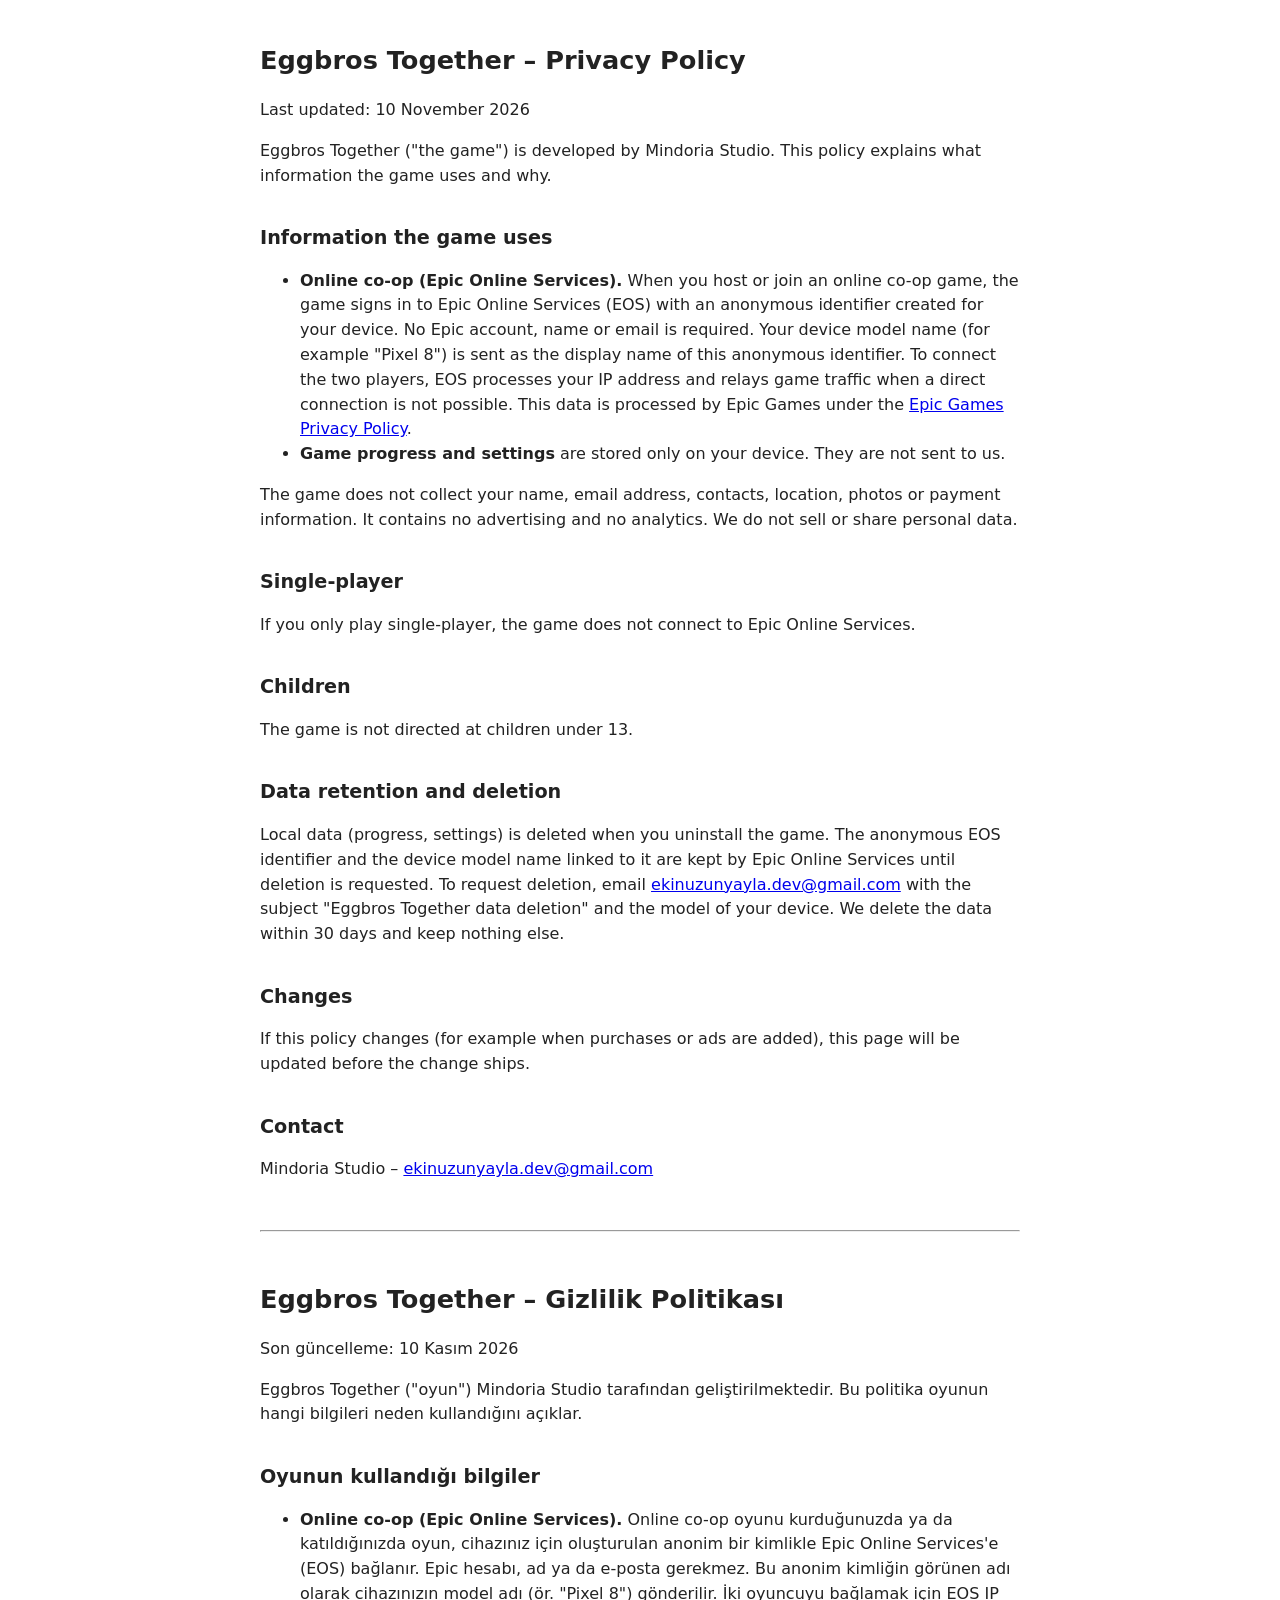
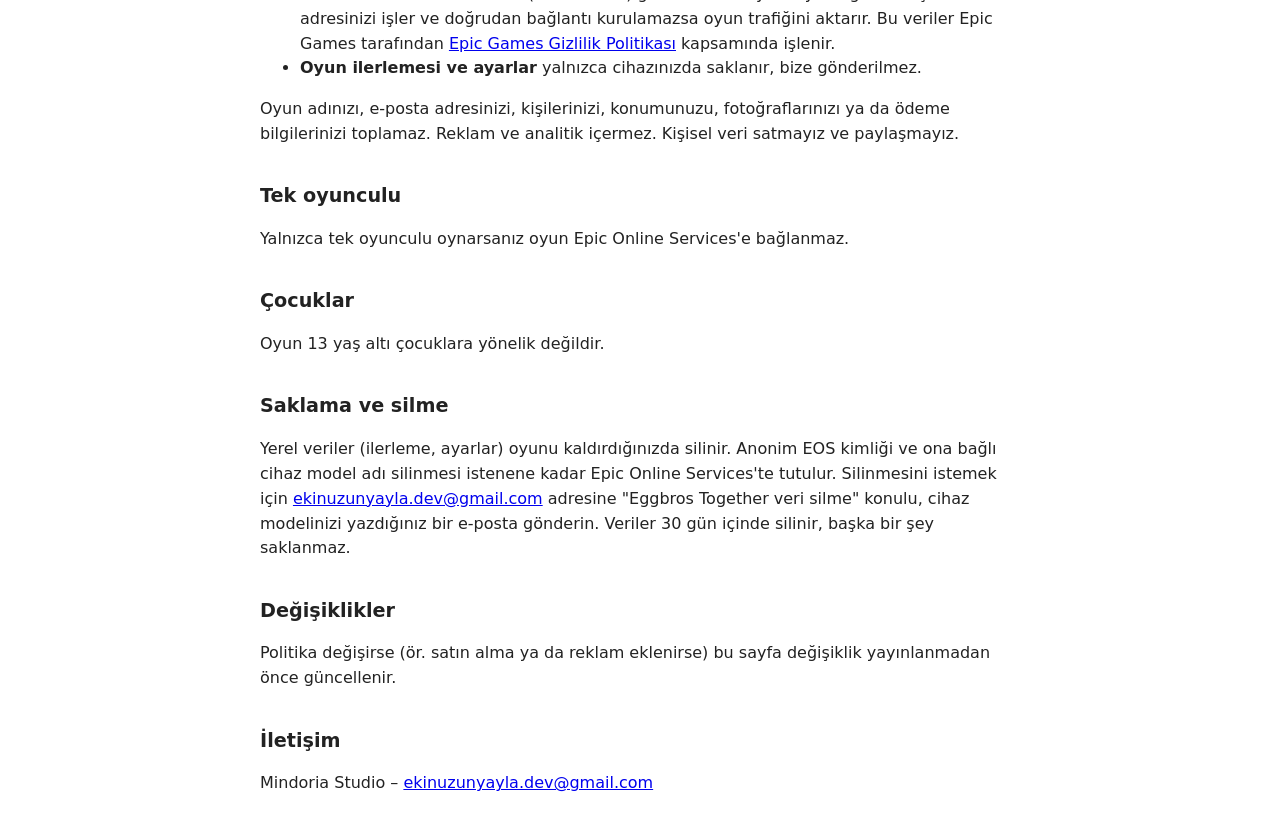
==== privacy/index.html @ ec56e24c "Add files via upload" ====
<!doctype html>
<html lang="en">
<head>
<meta charset="utf-8">
<meta name="viewport" content="width=device-width, initial-scale=1">
<title>Eggbros Together – Privacy Policy</title>
<style>
body{font-family:system-ui,-apple-system,Segoe UI,Roboto,sans-serif;max-width:760px;margin:0 auto;padding:24px 16px;line-height:1.55;color:#222;background:#fff}
h1{font-size:1.6em}h2{font-size:1.2em;margin-top:1.8em}hr{margin:3em 0}
</style>
</head>
<body>
<h1>Eggbros Together – Privacy Policy</h1>
<p>Last updated: 10 November 2026</p>
<p>Eggbros Together ("the game") is developed by Mindoria Studio. This policy explains what information the game uses and why.</p>

<h2>Information the game uses</h2>
<ul>
<li><b>Online co-op (Epic Online Services).</b> When you host or join an online co-op game, the game signs in to Epic Online Services (EOS) with an anonymous identifier created for your device. No Epic account, name or email is required. Your device model name (for example "Pixel 8") is sent as the display name of this anonymous identifier. To connect the two players, EOS processes your IP address and relays game traffic when a direct connection is not possible. This data is processed by Epic Games under the <a href="https://www.epicgames.com/site/privacypolicy">Epic Games Privacy Policy</a>.</li>
<li><b>Game progress and settings</b> are stored only on your device. They are not sent to us.</li>
</ul>
<p>The game does not collect your name, email address, contacts, location, photos or payment information. It contains no advertising and no analytics. We do not sell or share personal data.</p>

<h2>Single-player</h2>
<p>If you only play single-player, the game does not connect to Epic Online Services.</p>

<h2>Children</h2>
<p>The game is not directed at children under 13.</p>

<h2 id="delete">Data retention and deletion</h2>
<p>Local data (progress, settings) is deleted when you uninstall the game. The anonymous EOS identifier and the device model name linked to it are kept by Epic Online Services until deletion is requested. To request deletion, email <a href="mailto:ekinuzunyayla.dev@gmail.com?subject=Eggbros%20Together%20data%20deletion">ekinuzunyayla.dev@gmail.com</a> with the subject "Eggbros Together data deletion" and the model of your device. We delete the data within 30 days and keep nothing else.</p>

<h2>Changes</h2>
<p>If this policy changes (for example when purchases or ads are added), this page will be updated before the change ships.</p>

<h2>Contact</h2>
<p>Mindoria Studio – <a href="mailto:ekinuzunyayla.dev@gmail.com">ekinuzunyayla.dev@gmail.com</a></p>

<hr>

<h1>Eggbros Together – Gizlilik Politikası</h1>
<p>Son güncelleme: 10 Kasım 2026</p>
<p>Eggbros Together ("oyun") Mindoria Studio tarafından geliştirilmektedir. Bu politika oyunun hangi bilgileri neden kullandığını açıklar.</p>

<h2>Oyunun kullandığı bilgiler</h2>
<ul>
<li><b>Online co-op (Epic Online Services).</b> Online co-op oyunu kurduğunuzda ya da katıldığınızda oyun, cihazınız için oluşturulan anonim bir kimlikle Epic Online Services'e (EOS) bağlanır. Epic hesabı, ad ya da e-posta gerekmez. Bu anonim kimliğin görünen adı olarak cihazınızın model adı (ör. "Pixel 8") gönderilir. İki oyuncuyu bağlamak için EOS IP adresinizi işler ve doğrudan bağlantı kurulamazsa oyun trafiğini aktarır. Bu veriler Epic Games tarafından <a href="https://www.epicgames.com/site/privacypolicy">Epic Games Gizlilik Politikası</a> kapsamında işlenir.</li>
<li><b>Oyun ilerlemesi ve ayarlar</b> yalnızca cihazınızda saklanır, bize gönderilmez.</li>
</ul>
<p>Oyun adınızı, e-posta adresinizi, kişilerinizi, konumunuzu, fotoğraflarınızı ya da ödeme bilgilerinizi toplamaz. Reklam ve analitik içermez. Kişisel veri satmayız ve paylaşmayız.</p>

<h2>Tek oyunculu</h2>
<p>Yalnızca tek oyunculu oynarsanız oyun Epic Online Services'e bağlanmaz.</p>

<h2>Çocuklar</h2>
<p>Oyun 13 yaş altı çocuklara yönelik değildir.</p>

<h2 id="silme">Saklama ve silme</h2>
<p>Yerel veriler (ilerleme, ayarlar) oyunu kaldırdığınızda silinir. Anonim EOS kimliği ve ona bağlı cihaz model adı silinmesi istenene kadar Epic Online Services'te tutulur. Silinmesini istemek için <a href="mailto:ekinuzunyayla.dev@gmail.com?subject=Eggbros%20Together%20veri%20silme">ekinuzunyayla.dev@gmail.com</a> adresine "Eggbros Together veri silme" konulu, cihaz modelinizi yazdığınız bir e-posta gönderin. Veriler 30 gün içinde silinir, başka bir şey saklanmaz.</p>

<h2>Değişiklikler</h2>
<p>Politika değişirse (ör. satın alma ya da reklam eklenirse) bu sayfa değişiklik yayınlanmadan önce güncellenir.</p>

<h2>İletişim</h2>
<p>Mindoria Studio – <a href="mailto:ekinuzunyayla.dev@gmail.com">ekinuzunyayla.dev@gmail.com</a></p>
</body>
</html>
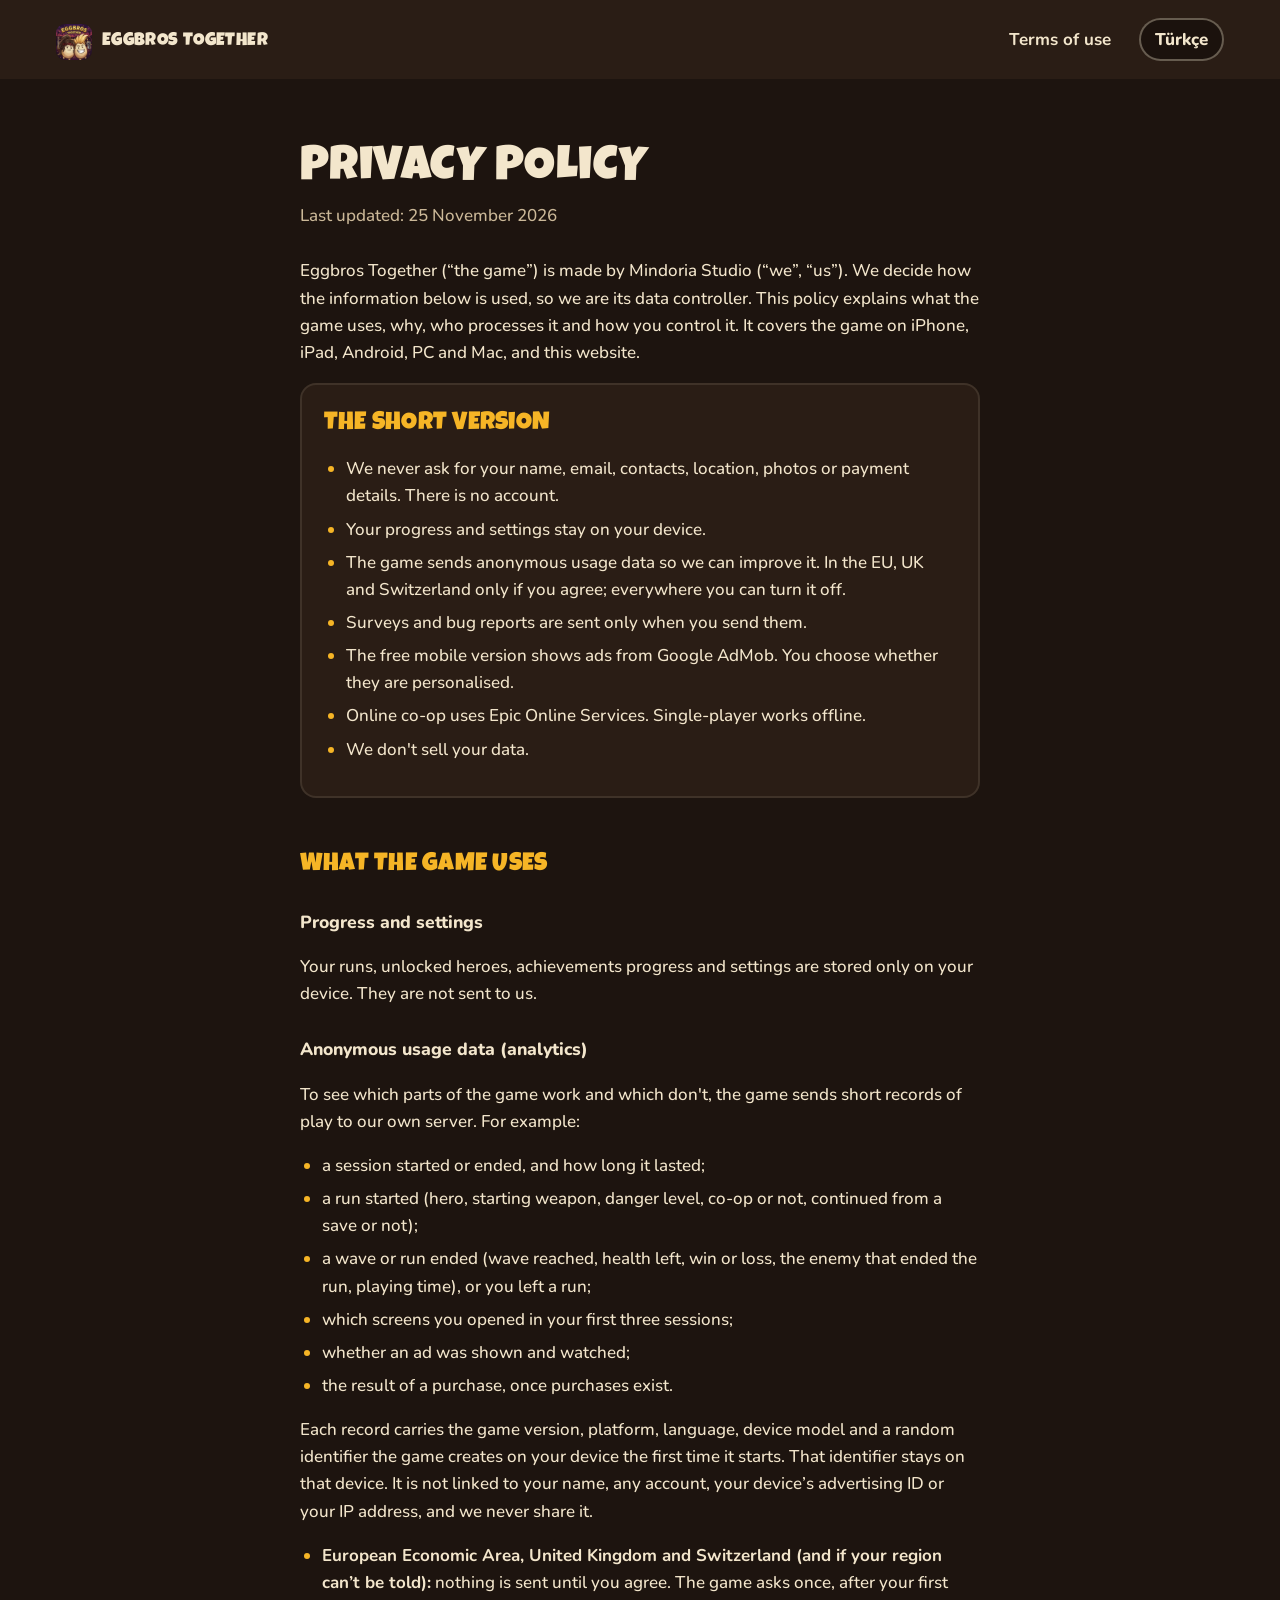
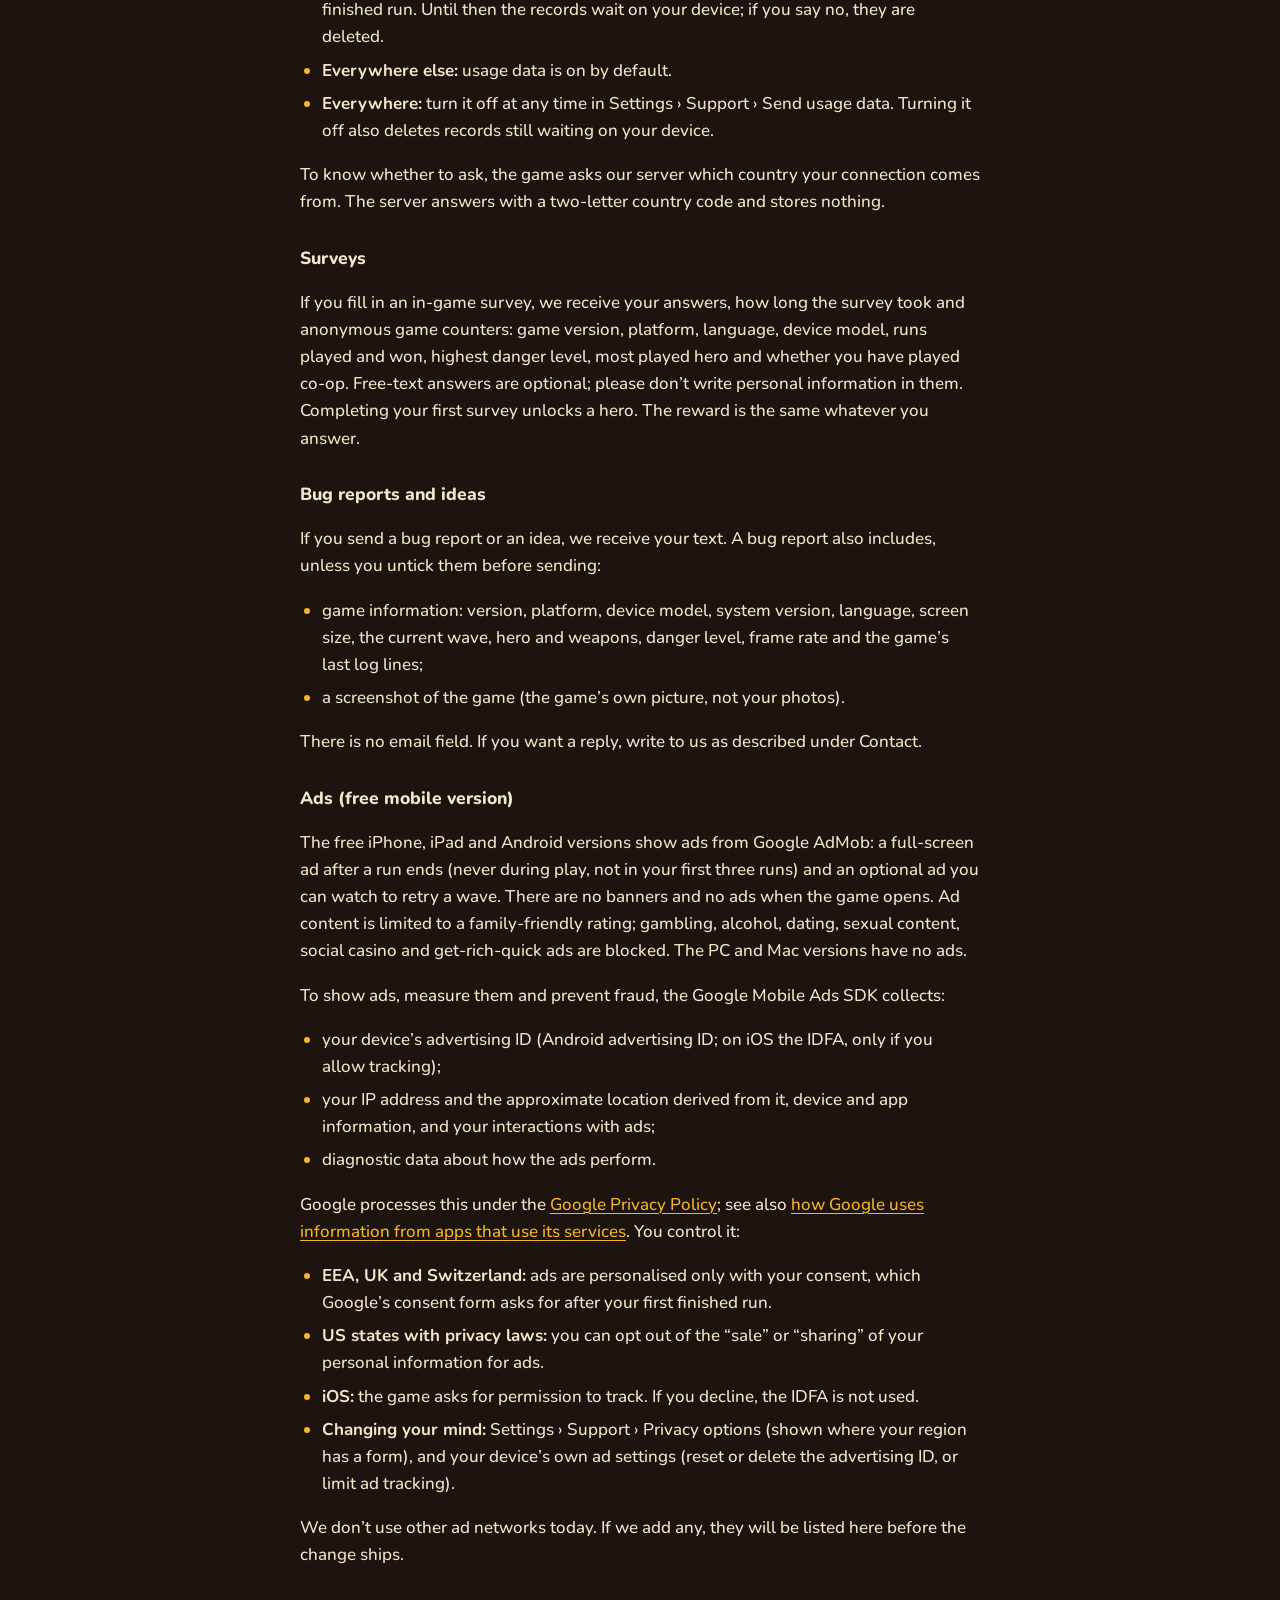
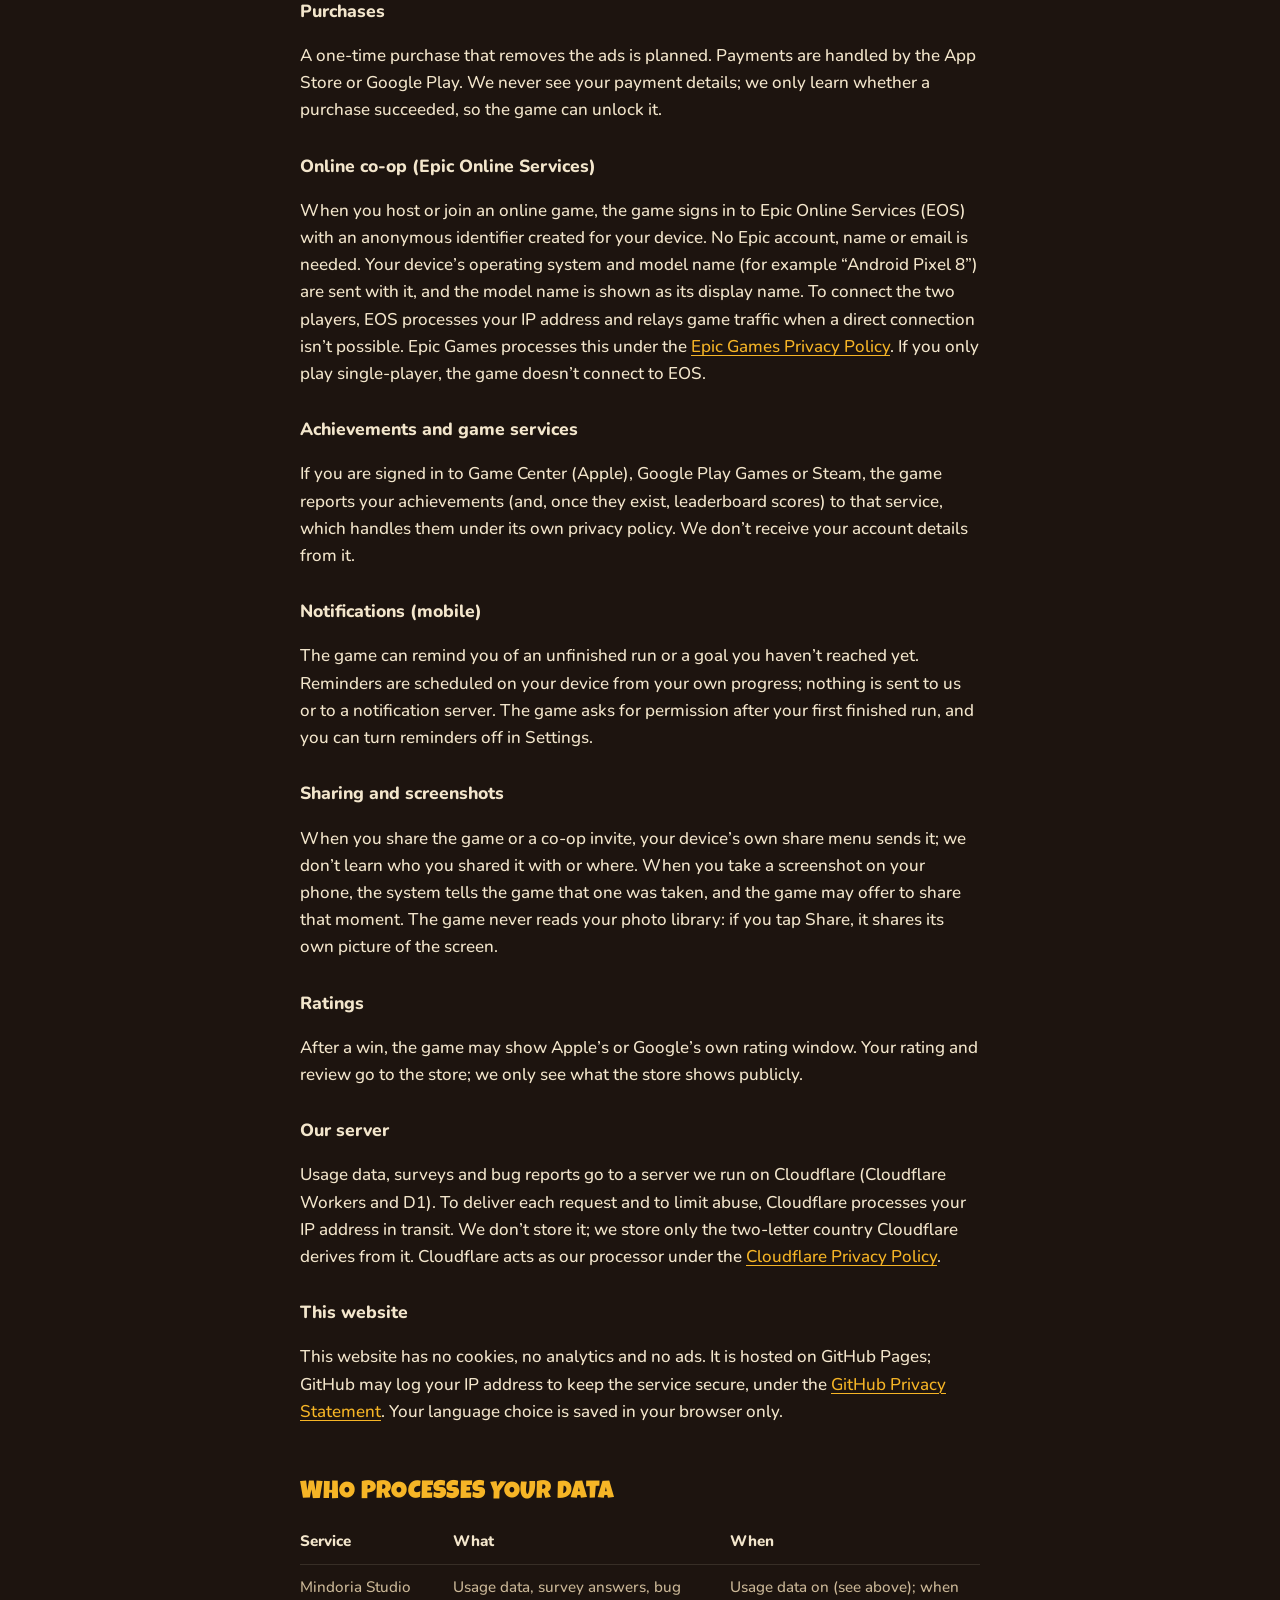
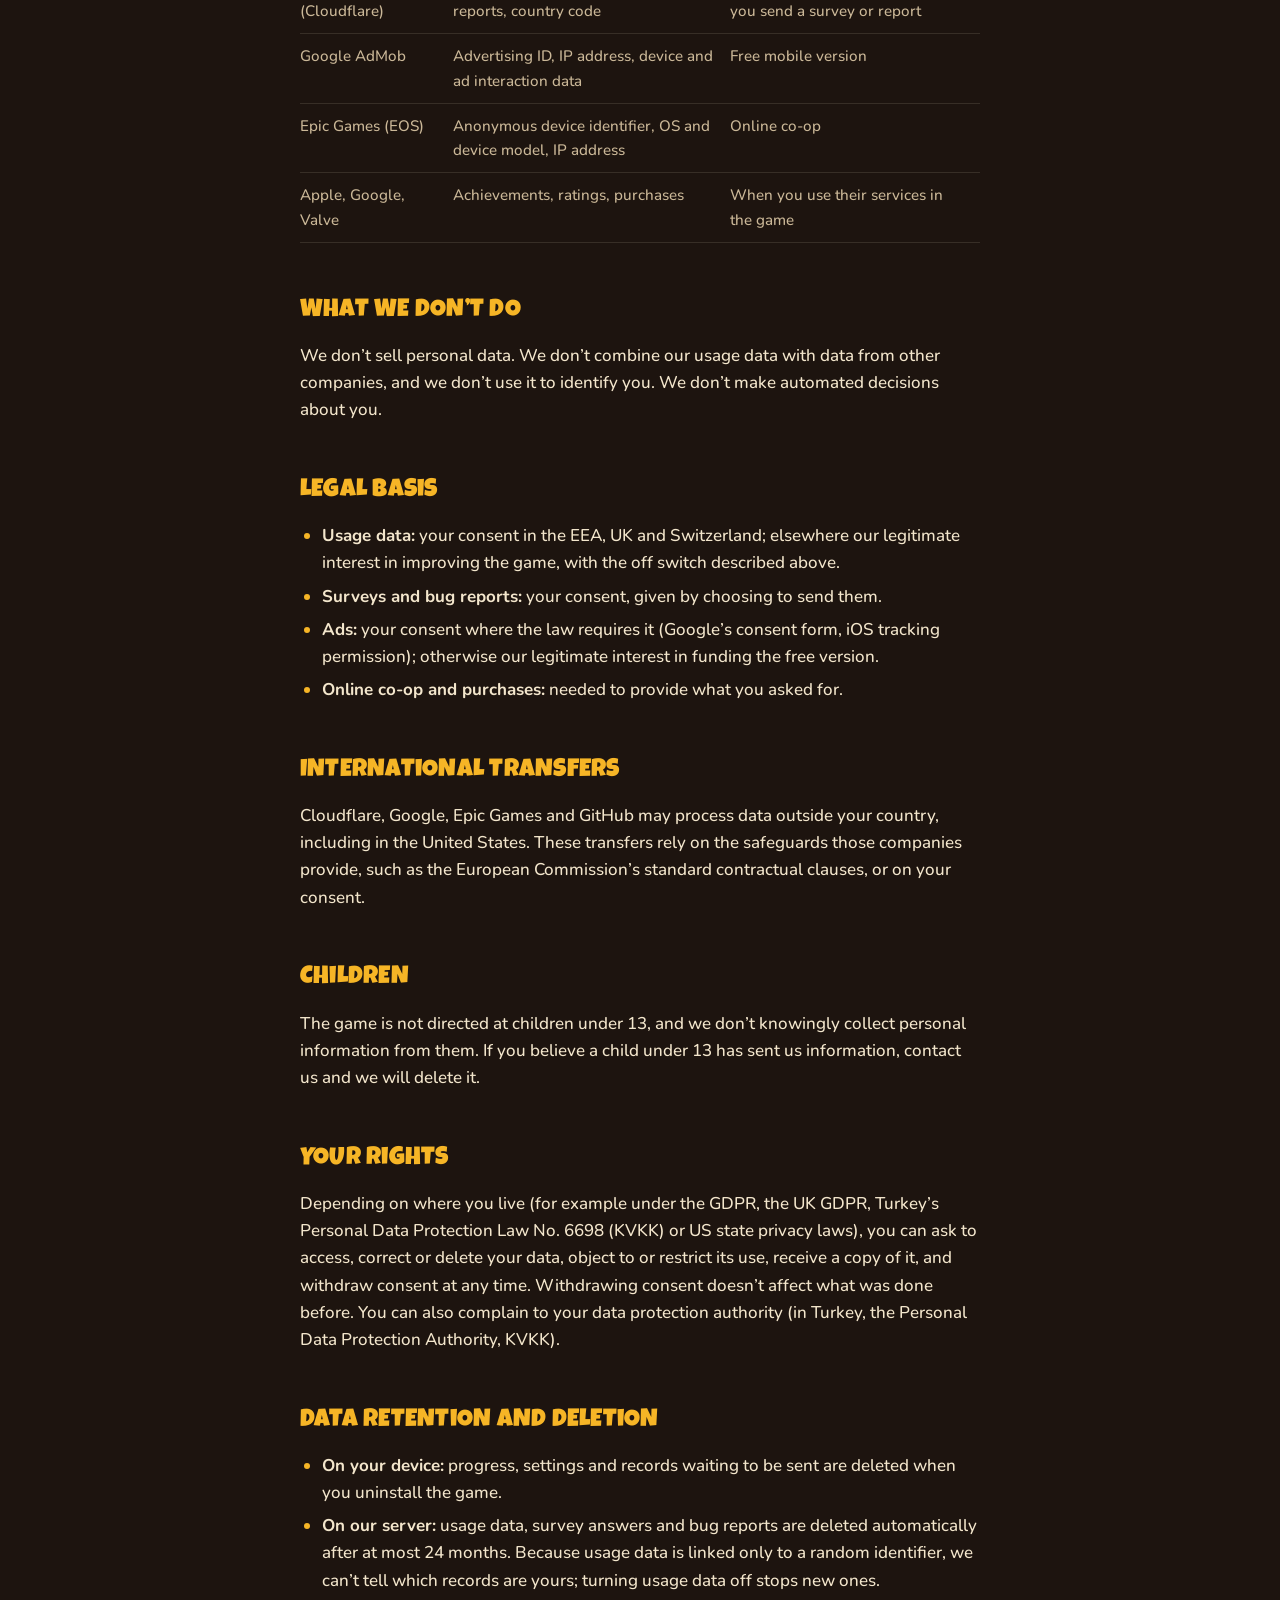
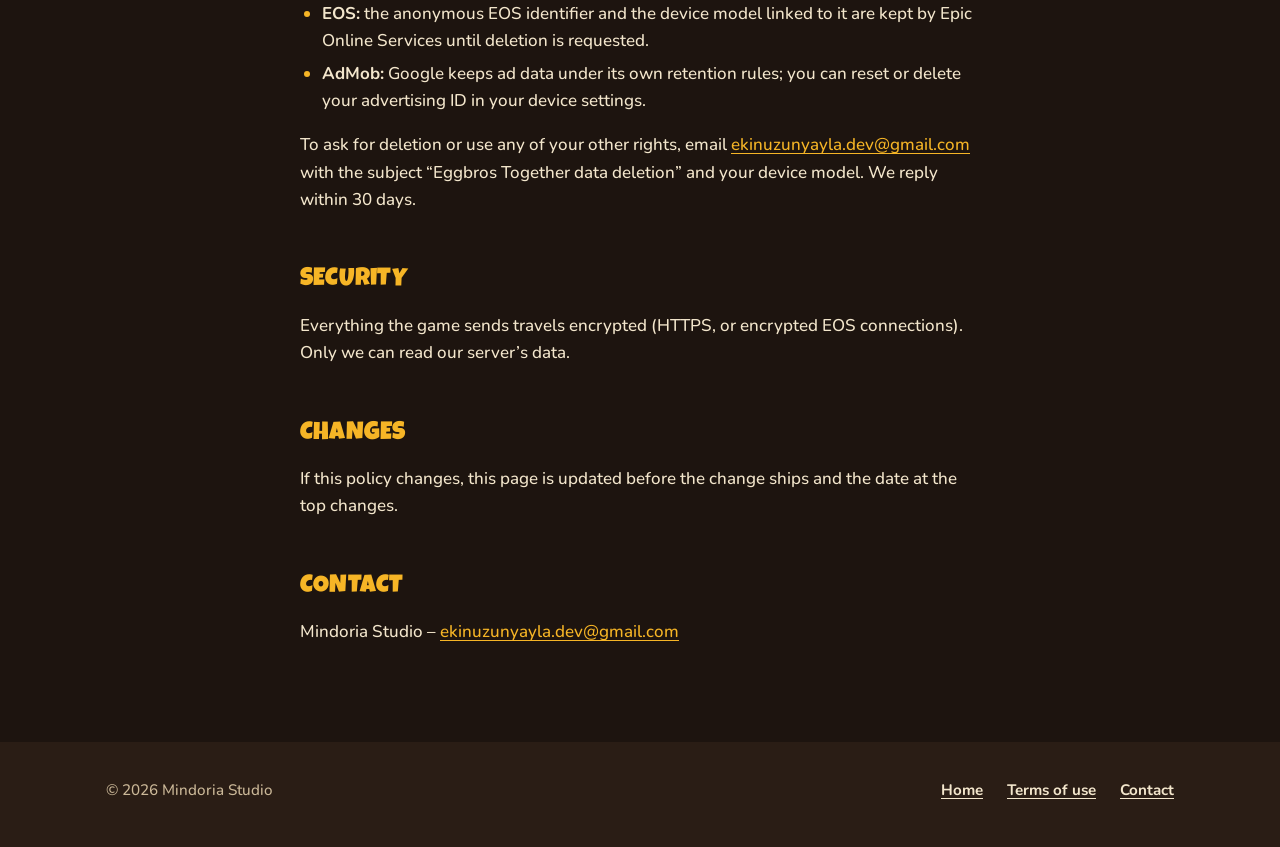
==== commit ce7f0c84: "Add files via upload" ====
--- a/privacy/index.html
+++ b/privacy/index.html
@@ -3,65 +3,324 @@
 <head>
 <meta charset="utf-8">
 <meta name="viewport" content="width=device-width, initial-scale=1">
-<title>Eggbros Together – Privacy Policy</title>
-<style>
-body{font-family:system-ui,-apple-system,Segoe UI,Roboto,sans-serif;max-width:760px;margin:0 auto;padding:24px 16px;line-height:1.55;color:#222;background:#fff}
-h1{font-size:1.6em}h2{font-size:1.2em;margin-top:1.8em}hr{margin:3em 0}
-</style>
+<title>Privacy policy – Eggbros Together</title>
+<meta name="title-en" content="Privacy policy – Eggbros Together">
+<meta name="title-tr" content="Gizlilik politikası – Eggbros Together">
+<meta name="description" content="What information Eggbros Together uses, why, who processes it and how you control it.">
+<meta name="theme-color" content="#2a1d15">
+<link rel="icon" type="image/png" href="../assets/img/favicon.png">
+<link rel="stylesheet" href="../assets/site.css">
+<script src="../assets/lang.js"></script>
 </head>
 <body>
-<h1>Eggbros Together – Privacy Policy</h1>
-<p>Last updated: 10 November 2026</p>
-<p>Eggbros Together ("the game") is developed by Mindoria Studio. This policy explains what information the game uses and why.</p>
-
-<h2>Information the game uses</h2>
-<ul>
-<li><b>Online co-op (Epic Online Services).</b> When you host or join an online co-op game, the game signs in to Epic Online Services (EOS) with an anonymous identifier created for your device. No Epic account, name or email is required. Your device model name (for example "Pixel 8") is sent as the display name of this anonymous identifier. To connect the two players, EOS processes your IP address and relays game traffic when a direct connection is not possible. This data is processed by Epic Games under the <a href="https://www.epicgames.com/site/privacypolicy">Epic Games Privacy Policy</a>.</li>
-<li><b>Game progress and settings</b> are stored only on your device. They are not sent to us.</li>
-</ul>
-<p>The game does not collect your name, email address, contacts, location, photos or payment information. It contains no advertising and no analytics. We do not sell or share personal data.</p>
-
-<h2>Single-player</h2>
-<p>If you only play single-player, the game does not connect to Epic Online Services.</p>
+<a class="skip" href="#main"><span lang="en">Skip to content</span><span lang="tr">İçeriğe geç</span></a>
+<header class="bar bar--solid">
+	<a class="bar__home" href="../"><img src="../assets/img/icon-180.png" alt="" width="36" height="36">Eggbros Together</a>
+	<nav>
+		<a class="hide-sm" href="../terms/"><span lang="en">Terms of use</span><span lang="tr">Kullanım koşulları</span></a>
+		<button class="lang" type="button" data-lang-toggle><span lang="en">Türkçe</span><span lang="tr">English</span></button>
+	</nav>
+</header>
+
+<main id="main">
+<!-- ============================ ENGLISH ============================ -->
+<article class="legal doc" lang="en">
+<h1>Privacy policy</h1>
+<p class="updated">Last updated: 25 November 2026</p>
+<p>Eggbros Together (“the game”) is made by Mindoria Studio (“we”, “us”). We decide how the information below is used, so we are its data controller. This policy explains what the game uses, why, who processes it and how you control it. It covers the game on iPhone, iPad, Android, PC and Mac, and this website.</p>
+
+<section class="summary" aria-labelledby="en-summary">
+<h2 id="en-summary">The short version</h2>
+<ul>
+<li>We never ask for your name, email, contacts, location, photos or payment details. There is no account.</li>
+<li>Your progress and settings stay on your device.</li>
+<li>The game sends anonymous usage data so we can improve it. In the EU, UK and Switzerland only if you agree; everywhere you can turn it off.</li>
+<li>Surveys and bug reports are sent only when you send them.</li>
+<li>The free mobile version shows ads from Google AdMob. You choose whether they are personalised.</li>
+<li>Online co-op uses Epic Online Services. Single-player works offline.</li>
+<li>We don't sell your data.</li>
+</ul>
+</section>
+
+<h2 id="en-uses">What the game uses</h2>
+
+<h3>Progress and settings</h3>
+<p>Your runs, unlocked heroes, achievements progress and settings are stored only on your device. They are not sent to us.</p>
+
+<h3>Anonymous usage data (analytics)</h3>
+<p>To see which parts of the game work and which don't, the game sends short records of play to our own server. For example:</p>
+<ul>
+<li>a session started or ended, and how long it lasted;</li>
+<li>a run started (hero, starting weapon, danger level, co-op or not, continued from a save or not);</li>
+<li>a wave or run ended (wave reached, health left, win or loss, the enemy that ended the run, playing time), or you left a run;</li>
+<li>which screens you opened in your first three sessions;</li>
+<li>whether an ad was shown and watched;</li>
+<li>the result of a purchase, once purchases exist.</li>
+</ul>
+<p>Each record carries the game version, platform, language, device model and a random identifier the game creates on your device the first time it starts. That identifier stays on that device. It is not linked to your name, any account, your device’s advertising ID or your IP address, and we never share it.</p>
+<ul>
+<li><strong>European Economic Area, United Kingdom and Switzerland (and if your region can’t be told):</strong> nothing is sent until you agree. The game asks once, after your first finished run. Until then the records wait on your device; if you say no, they are deleted.</li>
+<li><strong>Everywhere else:</strong> usage data is on by default.</li>
+<li><strong>Everywhere:</strong> turn it off at any time in Settings › Support › Send usage data. Turning it off also deletes records still waiting on your device.</li>
+</ul>
+<p>To know whether to ask, the game asks our server which country your connection comes from. The server answers with a two-letter country code and stores nothing.</p>
+
+<h3>Surveys</h3>
+<p>If you fill in an in-game survey, we receive your answers, how long the survey took and anonymous game counters: game version, platform, language, device model, runs played and won, highest danger level, most played hero and whether you have played co-op. Free-text answers are optional; please don’t write personal information in them. Completing your first survey unlocks a hero. The reward is the same whatever you answer.</p>
+
+<h3>Bug reports and ideas</h3>
+<p>If you send a bug report or an idea, we receive your text. A bug report also includes, unless you untick them before sending:</p>
+<ul>
+<li>game information: version, platform, device model, system version, language, screen size, the current wave, hero and weapons, danger level, frame rate and the game’s last log lines;</li>
+<li>a screenshot of the game (the game’s own picture, not your photos).</li>
+</ul>
+<p>There is no email field. If you want a reply, write to us as described under Contact.</p>
+
+<h3>Ads (free mobile version)</h3>
+<p>The free iPhone, iPad and Android versions show ads from Google AdMob: a full-screen ad after a run ends (never during play, not in your first three runs) and an optional ad you can watch to retry a wave. There are no banners and no ads when the game opens. Ad content is limited to a family-friendly rating; gambling, alcohol, dating, sexual content, social casino and get-rich-quick ads are blocked. The PC and Mac versions have no ads.</p>
+<p>To show ads, measure them and prevent fraud, the Google Mobile Ads SDK collects:</p>
+<ul>
+<li>your device’s advertising ID (Android advertising ID; on iOS the IDFA, only if you allow tracking);</li>
+<li>your IP address and the approximate location derived from it, device and app information, and your interactions with ads;</li>
+<li>diagnostic data about how the ads perform.</li>
+</ul>
+<p>Google processes this under the <a href="https://policies.google.com/privacy">Google Privacy Policy</a>; see also <a href="https://policies.google.com/technologies/partner-sites">how Google uses information from apps that use its services</a>. You control it:</p>
+<ul>
+<li><strong>EEA, UK and Switzerland:</strong> ads are personalised only with your consent, which Google’s consent form asks for after your first finished run.</li>
+<li><strong>US states with privacy laws:</strong> you can opt out of the “sale” or “sharing” of your personal information for ads.</li>
+<li><strong>iOS:</strong> the game asks for permission to track. If you decline, the IDFA is not used.</li>
+<li><strong>Changing your mind:</strong> Settings › Support › Privacy options (shown where your region has a form), and your device’s own ad settings (reset or delete the advertising ID, or limit ad tracking).</li>
+</ul>
+<p>We don’t use other ad networks today. If we add any, they will be listed here before the change ships.</p>
+
+<h3>Purchases</h3>
+<p>A one-time purchase that removes the ads is planned. Payments are handled by the App Store or Google Play. We never see your payment details; we only learn whether a purchase succeeded, so the game can unlock it.</p>
+
+<h3>Online co-op (Epic Online Services)</h3>
+<p>When you host or join an online game, the game signs in to Epic Online Services (EOS) with an anonymous identifier created for your device. No Epic account, name or email is needed. Your device’s operating system and model name (for example “Android Pixel 8”) are sent with it, and the model name is shown as its display name. To connect the two players, EOS processes your IP address and relays game traffic when a direct connection isn’t possible. Epic Games processes this under the <a href="https://www.epicgames.com/site/privacypolicy">Epic Games Privacy Policy</a>. If you only play single-player, the game doesn’t connect to EOS.</p>
+
+<h3>Achievements and game services</h3>
+<p>If you are signed in to Game Center (Apple), Google Play Games or Steam, the game reports your achievements (and, once they exist, leaderboard scores) to that service, which handles them under its own privacy policy. We don’t receive your account details from it.</p>
+
+<h3>Notifications (mobile)</h3>
+<p>The game can remind you of an unfinished run or a goal you haven’t reached yet. Reminders are scheduled on your device from your own progress; nothing is sent to us or to a notification server. The game asks for permission after your first finished run, and you can turn reminders off in Settings.</p>
+
+<h3>Sharing and screenshots</h3>
+<p>When you share the game or a co-op invite, your device’s own share menu sends it; we don’t learn who you shared it with or where. When you take a screenshot on your phone, the system tells the game that one was taken, and the game may offer to share that moment. The game never reads your photo library: if you tap Share, it shares its own picture of the screen.</p>
+
+<h3>Ratings</h3>
+<p>After a win, the game may show Apple’s or Google’s own rating window. Your rating and review go to the store; we only see what the store shows publicly.</p>
+
+<h3 id="en-server">Our server</h3>
+<p>Usage data, surveys and bug reports go to a server we run on Cloudflare (Cloudflare Workers and D1). To deliver each request and to limit abuse, Cloudflare processes your IP address in transit. We don’t store it; we store only the two-letter country Cloudflare derives from it. Cloudflare acts as our processor under the <a href="https://www.cloudflare.com/privacypolicy/">Cloudflare Privacy Policy</a>.</p>
+
+<h3>This website</h3>
+<p>This website has no cookies, no analytics and no ads. It is hosted on GitHub Pages; GitHub may log your IP address to keep the service secure, under the <a href="https://docs.github.com/site-policy/privacy-policies/github-general-privacy-statement">GitHub Privacy Statement</a>. Your language choice is saved in your browser only.</p>
+
+<h2>Who processes your data</h2>
+<table>
+<thead><tr><th>Service</th><th>What</th><th>When</th></tr></thead>
+<tbody>
+<tr><td>Mindoria Studio (Cloudflare)</td><td>Usage data, survey answers, bug reports, country code</td><td>Usage data on (see above); when you send a survey or report</td></tr>
+<tr><td>Google AdMob</td><td>Advertising ID, IP address, device and ad interaction data</td><td>Free mobile version</td></tr>
+<tr><td>Epic Games (EOS)</td><td>Anonymous device identifier, OS and device model, IP address</td><td>Online co-op</td></tr>
+<tr><td>Apple, Google, Valve</td><td>Achievements, ratings, purchases</td><td>When you use their services in the game</td></tr>
+</tbody>
+</table>
+
+<h2>What we don’t do</h2>
+<p>We don’t sell personal data. We don’t combine our usage data with data from other companies, and we don’t use it to identify you. We don’t make automated decisions about you.</p>
+
+<h2>Legal basis</h2>
+<ul>
+<li><strong>Usage data:</strong> your consent in the EEA, UK and Switzerland; elsewhere our legitimate interest in improving the game, with the off switch described above.</li>
+<li><strong>Surveys and bug reports:</strong> your consent, given by choosing to send them.</li>
+<li><strong>Ads:</strong> your consent where the law requires it (Google’s consent form, iOS tracking permission); otherwise our legitimate interest in funding the free version.</li>
+<li><strong>Online co-op and purchases:</strong> needed to provide what you asked for.</li>
+</ul>
+
+<h2>International transfers</h2>
+<p>Cloudflare, Google, Epic Games and GitHub may process data outside your country, including in the United States. These transfers rely on the safeguards those companies provide, such as the European Commission’s standard contractual clauses, or on your consent.</p>
 
 <h2>Children</h2>
-<p>The game is not directed at children under 13.</p>
-
-<h2 id="delete">Data retention and deletion</h2>
-<p>Local data (progress, settings) is deleted when you uninstall the game. The anonymous EOS identifier and the device model name linked to it are kept by Epic Online Services until deletion is requested. To request deletion, email <a href="mailto:ekinuzunyayla.dev@gmail.com?subject=Eggbros%20Together%20data%20deletion">ekinuzunyayla.dev@gmail.com</a> with the subject "Eggbros Together data deletion" and the model of your device. We delete the data within 30 days and keep nothing else.</p>
+<p>The game is not directed at children under 13, and we don’t knowingly collect personal information from them. If you believe a child under 13 has sent us information, contact us and we will delete it.</p>
+
+<h2>Your rights</h2>
+<p>Depending on where you live (for example under the GDPR, the UK GDPR, Turkey’s Personal Data Protection Law No. 6698 (KVKK) or US state privacy laws), you can ask to access, correct or delete your data, object to or restrict its use, receive a copy of it, and withdraw consent at any time. Withdrawing consent doesn’t affect what was done before. You can also complain to your data protection authority (in Turkey, the Personal Data Protection Authority, KVKK).</p>
+
+<h2 id="delete" data-anchor="delete">Data retention and deletion</h2>
+<ul>
+<li><strong>On your device:</strong> progress, settings and records waiting to be sent are deleted when you uninstall the game.</li>
+<li><strong>On our server:</strong> usage data, survey answers and bug reports are deleted automatically after at most 24 months. Because usage data is linked only to a random identifier, we can’t tell which records are yours; turning usage data off stops new ones.</li>
+<li><strong>EOS:</strong> the anonymous EOS identifier and the device model linked to it are kept by Epic Online Services until deletion is requested.</li>
+<li><strong>AdMob:</strong> Google keeps ad data under its own retention rules; you can reset or delete your advertising ID in your device settings.</li>
+</ul>
+<p>To ask for deletion or use any of your other rights, email <a href="mailto:ekinuzunyayla.dev@gmail.com?subject=Eggbros%20Together%20data%20deletion">ekinuzunyayla.dev@gmail.com</a> with the subject “Eggbros Together data deletion” and your device model. We reply within 30 days.</p>
+
+<h2>Security</h2>
+<p>Everything the game sends travels encrypted (HTTPS, or encrypted EOS connections). Only we can read our server’s data.</p>
 
 <h2>Changes</h2>
-<p>If this policy changes (for example when purchases or ads are added), this page will be updated before the change ships.</p>
+<p>If this policy changes, this page is updated before the change ships and the date at the top changes.</p>
 
 <h2>Contact</h2>
 <p>Mindoria Studio – <a href="mailto:ekinuzunyayla.dev@gmail.com">ekinuzunyayla.dev@gmail.com</a></p>
-
-<hr>
-
-<h1>Eggbros Together – Gizlilik Politikası</h1>
-<p>Son güncelleme: 10 Kasım 2026</p>
-<p>Eggbros Together ("oyun") Mindoria Studio tarafından geliştirilmektedir. Bu politika oyunun hangi bilgileri neden kullandığını açıklar.</p>
+</article>
+
+<!-- ============================ TÜRKÇE ============================ -->
+<article class="legal doc" lang="tr">
+<h1>Gizlilik politikası</h1>
+<p class="updated">Son güncelleme: 25 Kasım 2026</p>
+<p>Eggbros Together’ı (“oyun”) Mindoria Studio (“biz”) geliştirir. Aşağıdaki bilgilerin nasıl kullanılacağına biz karar veririz, yani veri sorumlusu biziz. Bu politika oyunun hangi bilgileri neden kullandığını, kimin işlediğini ve bunları nasıl kontrol edebileceğinizi açıklar. iPhone, iPad, Android, PC ve Mac sürümlerini ve bu web sitesini kapsar.</p>
+
+<section class="summary" aria-labelledby="tr-summary">
+<h2 id="tr-summary">Kısaca</h2>
+<ul>
+<li>Adınızı, e-postanızı, kişilerinizi, konumunuzu, fotoğraflarınızı ya da ödeme bilgilerinizi hiçbir zaman istemeyiz. Hesap yoktur.</li>
+<li>İlerlemeniz ve ayarlarınız cihazınızda kalır.</li>
+<li>Oyun, geliştirebilmemiz için adsız kullanım verisi gönderir. AB, Birleşik Krallık ve İsviçre’de yalnızca onay verirseniz; her yerde kapatabilirsiniz.</li>
+<li>Anketler ve hata bildirimleri yalnızca siz gönderdiğinizde gider.</li>
+<li>Ücretsiz mobil sürüm Google AdMob reklamları gösterir. Kişiselleştirilip kişiselleştirilmeyeceğini siz seçersiniz.</li>
+<li>Online co-op Epic Online Services kullanır. Tek oyunculu mod çevrimdışı çalışır.</li>
+<li>Verilerinizi satmayız.</li>
+</ul>
+</section>
 
 <h2>Oyunun kullandığı bilgiler</h2>
-<ul>
-<li><b>Online co-op (Epic Online Services).</b> Online co-op oyunu kurduğunuzda ya da katıldığınızda oyun, cihazınız için oluşturulan anonim bir kimlikle Epic Online Services'e (EOS) bağlanır. Epic hesabı, ad ya da e-posta gerekmez. Bu anonim kimliğin görünen adı olarak cihazınızın model adı (ör. "Pixel 8") gönderilir. İki oyuncuyu bağlamak için EOS IP adresinizi işler ve doğrudan bağlantı kurulamazsa oyun trafiğini aktarır. Bu veriler Epic Games tarafından <a href="https://www.epicgames.com/site/privacypolicy">Epic Games Gizlilik Politikası</a> kapsamında işlenir.</li>
-<li><b>Oyun ilerlemesi ve ayarlar</b> yalnızca cihazınızda saklanır, bize gönderilmez.</li>
-</ul>
-<p>Oyun adınızı, e-posta adresinizi, kişilerinizi, konumunuzu, fotoğraflarınızı ya da ödeme bilgilerinizi toplamaz. Reklam ve analitik içermez. Kişisel veri satmayız ve paylaşmayız.</p>
-
-<h2>Tek oyunculu</h2>
-<p>Yalnızca tek oyunculu oynarsanız oyun Epic Online Services'e bağlanmaz.</p>
+
+<h3>İlerleme ve ayarlar</h3>
+<p>Run’larınız, açtığınız kahramanlar, başarım ilerlemeniz ve ayarlarınız yalnızca cihazınızda saklanır, bize gönderilmez.</p>
+
+<h3>Adsız kullanım verisi (analitik)</h3>
+<p>Oyunun hangi bölümlerinin işlediğini görmek için oyun, kendi sunucumuza kısa oyun kayıtları gönderir. Örneğin:</p>
+<ul>
+<li>bir oturumun başlaması ya da bitmesi ve ne kadar sürdüğü;</li>
+<li>bir run’ın başlaması (kahraman, başlangıç silahı, tehlike seviyesi, co-op olup olmadığı, kayıttan devam edilip edilmediği);</li>
+<li>bir dalganın ya da run’ın bitmesi (ulaşılan dalga, kalan can, zafer ya da yenilgi, run’ı bitiren düşman, oyun süresi) ya da run’dan ayrılmanız;</li>
+<li>ilk üç oturumunuzda açtığınız ekranlar;</li>
+<li>bir reklamın gösterilip izlenip izlenmediği;</li>
+<li>satın almalar geldiğinde, bir satın almanın sonucu.</li>
+</ul>
+<p>Her kayıt oyun sürümünü, platformu, dili, cihaz modelini ve oyunun ilk açılışta cihazınızda ürettiği rastgele bir kimliği taşır. Bu kimlik o cihazda kalır. Adınıza, herhangi bir hesaba, cihazınızın reklam kimliğine ya da IP adresinize bağlı değildir ve kimseyle paylaşılmaz.</p>
+<ul>
+<li><strong>Avrupa Ekonomik Alanı, Birleşik Krallık ve İsviçre (ve bölgeniz anlaşılamazsa):</strong> siz onay verene kadar hiçbir şey gönderilmez. Oyun ilk bitmiş run’ınızdan sonra bir kez sorar. O zamana kadar kayıtlar cihazınızda bekler; “hayır” derseniz silinir.</li>
+<li><strong>Diğer bölgeler:</strong> kullanım verisi varsayılan olarak açıktır.</li>
+<li><strong>Her yerde:</strong> Ayarlar › Destek › Kullanım verisi gönder ile istediğiniz zaman kapatabilirsiniz. Kapatınca cihazınızda bekleyen kayıtlar da silinir.</li>
+</ul>
+<p>Onay sorulup sorulmayacağını bilmek için oyun, bağlantınızın hangi ülkeden geldiğini sunucumuza sorar. Sunucu iki harfli bir ülke koduyla cevap verir ve hiçbir şey saklamaz.</p>
+
+<h3>Anketler</h3>
+<p>Oyun içi bir anketi doldurursanız şunları alırız: cevaplarınız, anketin ne kadar sürdüğü ve adsız oyun sayaçları (oyun sürümü, platform, dil, cihaz modeli, oynanan ve kazanılan run sayısı, en yüksek tehlike seviyesi, en çok oynanan kahraman, co-op oynayıp oynamadığınız). Serbest metin isteğe bağlıdır; lütfen buraya kişisel bilgi yazmayın. İlk anketi tamamlamak bir kahramanın kilidini açar. Ödül, verdiğiniz cevaplara göre değişmez.</p>
+
+<h3>Hata bildirimleri ve öneriler</h3>
+<p>Bir hata bildirimi ya da öneri gönderirseniz metninizi alırız. Hata bildirimi, göndermeden önce işaretini kaldırmadığınız sürece şunları da içerir:</p>
+<ul>
+<li>oyun bilgileri: sürüm, platform, cihaz modeli, sistem sürümü, dil, ekran boyutu, o anki dalga, kahraman ve silahlar, tehlike seviyesi, kare hızı ve oyunun son log satırları;</li>
+<li>oyunun bir ekran görüntüsü (oyunun kendi görüntüsü, fotoğraflarınız değil).</li>
+</ul>
+<p>E-posta alanı yoktur. Cevap almak isterseniz İletişim bölümündeki adrese yazın.</p>
+
+<h3>Reklamlar (ücretsiz mobil sürüm)</h3>
+<p>Ücretsiz iPhone, iPad ve Android sürümleri Google AdMob reklamları gösterir: run bittikten sonra tam ekran bir reklam (oyun sırasında asla, ilk üç run’da hiç) ve bir dalgayı tekrar denemek için isteğe bağlı izlenen bir reklam. Banner ve açılış reklamı yoktur. Reklam içeriği aile dostu bir sınırla kısıtlıdır; kumar, alkol, flört, cinsel içerik, sosyal kumarhane ve “çabuk zengin ol” reklamları engellenir. PC ve Mac sürümlerinde reklam yoktur.</p>
+<p>Reklam göstermek, ölçmek ve sahtekârlığı önlemek için Google Mobile Ads SDK şunları toplar:</p>
+<ul>
+<li>cihazınızın reklam kimliği (Android reklam kimliği; iOS’ta IDFA, yalnızca izleme izni verirseniz);</li>
+<li>IP adresiniz ve ondan çıkarılan yaklaşık konum, cihaz ve uygulama bilgileri ve reklamlarla etkileşimleriniz;</li>
+<li>reklamların çalışmasıyla ilgili tanılama verileri.</li>
+</ul>
+<p>Google bu verileri <a href="https://policies.google.com/privacy?hl=tr">Google Gizlilik Politikası</a> kapsamında işler; ayrıca bkz. <a href="https://policies.google.com/technologies/partner-sites?hl=tr">Google’ın, hizmetlerini kullanan uygulamalardaki bilgileri nasıl kullandığı</a>. Kontrol sizdedir:</p>
+<ul>
+<li><strong>AEA, Birleşik Krallık ve İsviçre:</strong> reklamlar yalnızca onayınızla kişiselleştirilir. Onayı ilk bitmiş run’ınızdan sonra Google’ın onay formu ister.</li>
+<li><strong>Gizlilik yasası olan ABD eyaletleri:</strong> kişisel bilgilerinizin reklam için “satılmasını” ya da “paylaşılmasını” reddedebilirsiniz.</li>
+<li><strong>iOS:</strong> oyun izleme izni ister. Reddederseniz IDFA kullanılmaz.</li>
+<li><strong>Fikrinizi değiştirmek:</strong> Ayarlar › Destek › Gizlilik seçenekleri (bölgenizde bir form varsa görünür) ve cihazınızın kendi reklam ayarları (reklam kimliğini sıfırlama ya da silme, reklam izlemeyi sınırlama).</li>
+</ul>
+<p>Bugün başka reklam ağı kullanmıyoruz. Eklersek, değişiklik yayınlanmadan önce burada listelenir.</p>
+
+<h3>Satın almalar</h3>
+<p>Reklamları kaldıran tek seferlik bir satın alım planlanıyor. Ödemeleri App Store ya da Google Play yürütür. Ödeme bilgilerinizi hiçbir zaman görmeyiz; oyunun kilidi açabilmesi için yalnızca satın almanın başarılı olup olmadığını öğreniriz.</p>
+
+<h3>Online co-op (Epic Online Services)</h3>
+<p>Online bir oyun kurduğunuzda ya da katıldığınızda oyun, cihazınız için oluşturulan anonim bir kimlikle Epic Online Services’e (EOS) bağlanır. Epic hesabı, ad ya da e-posta gerekmez. Kimlikle birlikte cihazınızın işletim sistemi ve model adı (ör. “Android Pixel 8”) gönderilir, model adı görünen ad olarak kullanılır. İki oyuncuyu bağlamak için EOS IP adresinizi işler ve doğrudan bağlantı kurulamazsa oyun trafiğini aktarır. Epic Games bunları <a href="https://www.epicgames.com/site/tr/privacypolicy">Epic Games Gizlilik Politikası</a> kapsamında işler. Yalnızca tek oyunculu oynarsanız oyun EOS’a bağlanmaz.</p>
+
+<h3>Başarımlar ve oyun servisleri</h3>
+<p>Game Center (Apple), Google Play Games ya da Steam’e giriş yaptıysanız oyun başarımlarınızı (ve skor tabloları geldiğinde skorlarınızı) o servise bildirir; servis bunları kendi gizlilik politikasıyla işler. Hesap bilgilerinizi o servisten almayız.</p>
+
+<h3>Bildirimler (mobil)</h3>
+<p>Oyun size yarım kalmış bir run’ı ya da henüz ulaşmadığınız bir hedefi hatırlatabilir. Hatırlatmalar kendi ilerlemenizden yola çıkarak cihazınızda kurulur; bize ya da bir bildirim sunucusuna hiçbir şey gönderilmez. Oyun izni ilk bitmiş run’ınızdan sonra ister, hatırlatmaları Ayarlar’dan kapatabilirsiniz.</p>
+
+<h3>Paylaşım ve ekran görüntüleri</h3>
+<p>Oyunu ya da bir co-op davetini paylaştığınızda gönderimi cihazınızın kendi paylaşım menüsü yapar; kiminle ya da nerede paylaştığınızı öğrenmeyiz. Telefonunuzda ekran görüntüsü aldığınızda sistem oyuna yalnızca bir görüntü alındığını bildirir, oyun da o anı paylaşmayı önerebilir. Oyun fotoğraf arşivinizi hiçbir zaman okumaz: Paylaş’a basarsanız ekranın kendi görüntüsünü paylaşır.</p>
+
+<h3>Değerlendirmeler</h3>
+<p>Bir zaferden sonra oyun, Apple’ın ya da Google’ın kendi değerlendirme penceresini gösterebilir. Puanınız ve yorumunuz mağazaya gider; biz yalnızca mağazanın herkese gösterdiğini görürüz.</p>
+
+<h3>Sunucumuz</h3>
+<p>Kullanım verisi, anketler ve hata bildirimleri Cloudflare üzerinde çalıştırdığımız bir sunucuya (Cloudflare Workers ve D1) gider. Her isteği iletmek ve kötüye kullanımı sınırlamak için Cloudflare IP adresinizi aktarım sırasında işler. IP adresinizi saklamayız; yalnızca Cloudflare’in ondan çıkardığı iki harfli ülke kodunu saklarız. Cloudflare bu iş için bizim adımıza veri işler (<a href="https://www.cloudflare.com/privacypolicy/">Cloudflare Gizlilik Politikası</a>).</p>
+
+<h3>Bu web sitesi</h3>
+<p>Bu sitede çerez, analitik ve reklam yoktur. Site GitHub Pages’te barındırılır; GitHub hizmetin güvenliği için IP adresinizi kaydedebilir (<a href="https://docs.github.com/site-policy/privacy-policies/github-general-privacy-statement">GitHub Gizlilik Bildirimi</a>). Dil seçiminiz yalnızca tarayıcınızda saklanır.</p>
+
+<h2>Verilerinizi kim işler</h2>
+<table>
+<thead><tr><th>Hizmet</th><th>Ne</th><th>Ne zaman</th></tr></thead>
+<tbody>
+<tr><td>Mindoria Studio (Cloudflare)</td><td>Kullanım verisi, anket cevapları, hata bildirimleri, ülke kodu</td><td>Kullanım verisi açıkken (yukarıda); anket ya da bildirim gönderdiğinizde</td></tr>
+<tr><td>Google AdMob</td><td>Reklam kimliği, IP adresi, cihaz ve reklam etkileşimi verileri</td><td>Ücretsiz mobil sürüm</td></tr>
+<tr><td>Epic Games (EOS)</td><td>Anonim cihaz kimliği, işletim sistemi ve cihaz modeli, IP adresi</td><td>Online co-op</td></tr>
+<tr><td>Apple, Google, Valve</td><td>Başarımlar, değerlendirmeler, satın almalar</td><td>Oyunda onların hizmetlerini kullandığınızda</td></tr>
+</tbody>
+</table>
+
+<h2>Yapmadıklarımız</h2>
+<p>Kişisel veri satmayız. Kullanım verimizi başka şirketlerin verileriyle birleştirmeyiz ve sizi tanımak için kullanmayız. Hakkınızda otomatik karar vermeyiz.</p>
+
+<h2>Hukuki sebepler</h2>
+<ul>
+<li><strong>Kullanım verisi:</strong> AEA, Birleşik Krallık ve İsviçre’de açık rızanız; diğer bölgelerde oyunu geliştirmekteki meşru menfaatimiz, yukarıdaki kapatma anahtarıyla birlikte.</li>
+<li><strong>Anketler ve hata bildirimleri:</strong> göndermeyi seçerek verdiğiniz rıza.</li>
+<li><strong>Reklamlar:</strong> yasanın gerektirdiği yerde rızanız (Google’ın onay formu, iOS izleme izni); diğer yerlerde ücretsiz sürümü finanse etmekteki meşru menfaatimiz.</li>
+<li><strong>Online co-op ve satın almalar:</strong> istediğiniz hizmeti sunmak için gereklidir.</li>
+</ul>
+
+<h2>Yurt dışına aktarım</h2>
+<p>Cloudflare, Google, Epic Games ve GitHub verileri ABD dahil ülkeniz dışında işleyebilir. Bu aktarımlar bu şirketlerin sağladığı güvencelere (ör. standart sözleşmeler) ya da açık rızanıza dayanır.</p>
 
 <h2>Çocuklar</h2>
-<p>Oyun 13 yaş altı çocuklara yönelik değildir.</p>
-
-<h2 id="silme">Saklama ve silme</h2>
-<p>Yerel veriler (ilerleme, ayarlar) oyunu kaldırdığınızda silinir. Anonim EOS kimliği ve ona bağlı cihaz model adı silinmesi istenene kadar Epic Online Services'te tutulur. Silinmesini istemek için <a href="mailto:ekinuzunyayla.dev@gmail.com?subject=Eggbros%20Together%20veri%20silme">ekinuzunyayla.dev@gmail.com</a> adresine "Eggbros Together veri silme" konulu, cihaz modelinizi yazdığınız bir e-posta gönderin. Veriler 30 gün içinde silinir, başka bir şey saklanmaz.</p>
+<p>Oyun 13 yaş altı çocuklara yönelik değildir ve onlardan bilerek kişisel bilgi toplamayız. 13 yaş altı bir çocuğun bize bilgi gönderdiğini düşünüyorsanız bize yazın, sileriz.</p>
+
+<h2>Haklarınız</h2>
+<p>Bulunduğunuz yere göre (ör. 6698 sayılı Kişisel Verilerin Korunması Kanunu’nun 11. maddesi, GDPR, UK GDPR ya da ABD eyalet yasaları) verilerinize erişmeyi, düzeltilmesini ya da silinmesini, işlenmesine itiraz etmeyi ya da kısıtlanmasını, bir kopyasını almayı ve rızanızı istediğiniz zaman geri çekmeyi isteyebilirsiniz. Rızayı geri çekmek önceki işlemleri etkilemez. Kişisel Verileri Koruma Kurumu’na ya da bulunduğunuz yerin veri koruma kurumuna şikâyette de bulunabilirsiniz.</p>
+
+<h2 id="silme" data-anchor="delete">Saklama ve silme</h2>
+<ul>
+<li><strong>Cihazınızda:</strong> ilerleme, ayarlar ve gönderilmeyi bekleyen kayıtlar oyunu kaldırdığınızda silinir.</li>
+<li><strong>Sunucumuzda:</strong> kullanım verisi, anket cevapları ve hata bildirimleri en geç 24 ay sonra kendiliğinden silinir. Kullanım verisi yalnızca rastgele bir kimliğe bağlı olduğu için hangi kayıtların size ait olduğunu bilemeyiz; kullanım verisini kapatmak yenilerini durdurur.</li>
+<li><strong>EOS:</strong> anonim EOS kimliği ve ona bağlı cihaz modeli, silinmesi istenene kadar Epic Online Services’te tutulur.</li>
+<li><strong>AdMob:</strong> Google reklam verilerini kendi saklama kurallarıyla tutar; reklam kimliğinizi cihaz ayarlarından sıfırlayabilir ya da silebilirsiniz.</li>
+</ul>
+<p>Silme istemek ya da diğer haklarınızı kullanmak için <a href="mailto:ekinuzunyayla.dev@gmail.com?subject=Eggbros%20Together%20veri%20silme">ekinuzunyayla.dev@gmail.com</a> adresine “Eggbros Together veri silme” konulu, cihaz modelinizi yazdığınız bir e-posta gönderin. 30 gün içinde cevap veririz.</p>
+
+<h2>Güvenlik</h2>
+<p>Oyunun gönderdiği her şey şifreli gider (HTTPS ya da şifreli EOS bağlantıları). Sunucumuzdaki verileri yalnızca biz okuyabiliriz.</p>
 
 <h2>Değişiklikler</h2>
-<p>Politika değişirse (ör. satın alma ya da reklam eklenirse) bu sayfa değişiklik yayınlanmadan önce güncellenir.</p>
+<p>Politika değişirse bu sayfa değişiklik yayınlanmadan önce güncellenir ve en üstteki tarih değişir.</p>
 
 <h2>İletişim</h2>
 <p>Mindoria Studio – <a href="mailto:ekinuzunyayla.dev@gmail.com">ekinuzunyayla.dev@gmail.com</a></p>
+</article>
+</main>
+
+<footer class="foot">
+	<div class="wrap foot__row">
+		<p>© 2026 Mindoria Studio</p>
+		<nav aria-label="Legal">
+			<a href="../"><span lang="en">Home</span><span lang="tr">Ana sayfa</span></a>
+			<a href="../terms/"><span lang="en">Terms of use</span><span lang="tr">Kullanım koşulları</span></a>
+			<a href="mailto:ekinuzunyayla.dev@gmail.com"><span lang="en">Contact</span><span lang="tr">İletişim</span></a>
+		</nav>
+	</div>
+</footer>
 </body>
 </html>
--- a/assets/site.css
+++ b/assets/site.css
@@ -0,0 +1,205 @@
+/* Eggbros Together site. Colours and type follow the game's own UI kit:
+   warm night-brown panels, eggshell text, yolk gold from the logo, ember from the "Together" plaque. */
+@font-face {
+	font-family: "Luckiest Guy";
+	src: url("fonts/LuckiestGuy-Regular.ttf") format("truetype");
+	font-display: swap;
+}
+@font-face {
+	font-family: "Nunito";
+	src: url("fonts/Nunito-Variable.ttf") format("truetype");
+	font-weight: 200 1000;
+	font-display: swap;
+}
+
+:root {
+	--soil: #1d140f;
+	--bark: #2a1d15;
+	--bark-2: #3a2a1f;
+	--shell: #f3e6cc;
+	--shell-dim: #cbb898;
+	--yolk: #f6b526;
+	--yolk-deep: #c9850f;
+	--ember: #d8521d;
+	--sky: #5e1712;
+	--display: "Luckiest Guy", "Arial Black", sans-serif;
+	--body: "Nunito", system-ui, -apple-system, "Segoe UI", sans-serif;
+	--measure: 68ch;
+	--gutter: clamp(20px, 5vw, 56px);
+}
+
+* { box-sizing: border-box; }
+html { -webkit-text-size-adjust: 100%; scroll-behavior: smooth; }
+@media (prefers-reduced-motion: reduce) { html { scroll-behavior: auto; } }
+body {
+	margin: 0;
+	background: var(--soil);
+	color: var(--shell);
+	font-family: var(--body);
+	font-size: 1.0625rem;
+	line-height: 1.6;
+	font-weight: 500;
+}
+img { max-width: 100%; height: auto; display: block; }
+a { color: var(--yolk); text-underline-offset: 0.18em; text-decoration-thickness: 1px; }
+a:hover { color: #ffd166; }
+:focus-visible { outline: 3px solid var(--yolk); outline-offset: 3px; border-radius: 4px; }
+
+/* Language: English shows unless the page says Turkish. Without script, English. */
+html:not([data-lang="tr"]) [lang="tr"]:not(html) { display: none !important; }
+html[data-lang="tr"] [lang="en"]:not(html) { display: none !important; }
+
+.skip { position: absolute; left: -9999px; }
+.skip:focus { left: 12px; top: 12px; z-index: 10; background: var(--yolk); color: var(--soil); padding: 8px 14px; }
+
+/* Top bar */
+.bar {
+	position: absolute; inset: 0 0 auto 0; z-index: 5;
+	display: flex; align-items: center; justify-content: space-between;
+	padding: 18px var(--gutter);
+}
+.bar--solid { position: static; background: var(--bark); border-bottom: 2px solid #0000004d; }
+.bar__home { display: flex; align-items: center; gap: 10px; color: var(--shell); text-decoration: none; font-family: var(--display); font-size: 1.15rem; letter-spacing: 0.02em; padding-top: 4px; }
+.bar__home img { width: 36px; height: 36px; border-radius: 9px; }
+.bar nav { display: flex; align-items: center; gap: clamp(12px, 3vw, 28px); font-weight: 700; }
+.bar nav a { color: var(--shell); text-decoration: none; }
+.bar nav a:hover { color: var(--yolk); }
+.lang {
+	font: inherit; font-weight: 800; color: var(--shell); cursor: pointer;
+	background: #00000059; border: 2px solid #f3e6cc59; border-radius: 999px;
+	padding: 6px 14px; min-height: 40px;
+}
+.lang:hover { border-color: var(--yolk); }
+@media (max-width: 640px) { .bar nav .hide-sm { display: none; } }
+
+/* Hero: the four heroes on the cliff, looking down the road at the burning capital */
+.hero {
+	position: relative; min-height: min(96vh, 940px);
+	display: grid; align-items: start; text-align: center;
+	background: var(--soil) url("img/oath.jpg") center bottom / cover no-repeat;
+	isolation: isolate;
+}
+.hero::after {
+	content: ""; position: absolute; inset: 0; z-index: -1;
+	background:
+		radial-gradient(ellipse 60% 46% at 50% 26%, #1d140fb3 0%, #1d140f00 100%),
+		linear-gradient(180deg, #1d140fcc 0%, #1d140f00 50%, #1d140f00 86%, var(--soil) 100%);
+}
+.hero__inner { padding: clamp(84px, 11vh, 120px) var(--gutter) 0; max-width: 1180px; width: 100%; margin: 0 auto; display: flex; flex-direction: column; align-items: center; }
+.hero__logo { width: min(520px, 84vw); height: auto; filter: drop-shadow(0 6px 18px #000a); }
+.hero__pitch { font-size: clamp(1.1rem, 2.2vw, 1.4rem); font-weight: 700; max-width: 38ch; margin: 14px 0 24px; text-shadow: 0 2px 12px #000, 0 0 2px #000; }
+
+/* Store buttons: chunky like the game's own buttons (flat face, darker lip underneath) */
+.stores { display: flex; flex-wrap: wrap; gap: 12px; justify-content: center; text-align: left; }
+.store {
+	display: inline-flex; flex-direction: column; justify-content: center;
+	min-width: 196px; min-height: 64px; padding: 10px 20px 12px;
+	border-radius: 14px; text-decoration: none; line-height: 1.15;
+	background: var(--bark-2); color: var(--shell);
+	box-shadow: 0 5px 0 #120c08, 0 10px 24px #0007;
+	border: 2px solid #f3e6cc26;
+}
+.store small { font-weight: 700; font-size: 0.8rem; color: var(--shell-dim); }
+.store strong { font-family: var(--display); font-weight: 400; font-size: 1.3rem; letter-spacing: 0.02em; padding-top: 3px; }
+.store--live { background: var(--yolk); color: #2b1a05; border-color: #ffe08a; box-shadow: 0 5px 0 var(--yolk-deep), 0 10px 24px #0007; }
+.store--live small { color: #5a3a08; }
+a.store:hover { transform: translateY(-1px); color: inherit; }
+a.store:active { transform: translateY(4px); box-shadow: 0 1px 0 var(--yolk-deep); }
+@media (prefers-reduced-motion: reduce) { a.store:hover, a.store:active { transform: none; } }
+
+/* Section scaffolding */
+.wrap { max-width: 1180px; margin: 0 auto; padding: 0 var(--gutter); }
+.h2 { font-family: var(--display); font-weight: 400; font-size: clamp(2rem, 4.4vw, 3.1rem); line-height: 1.02; letter-spacing: 0.01em; margin: 0 0 16px; color: var(--shell); }
+.lede { font-size: 1.15rem; max-width: 56ch; color: var(--shell-dim); margin: 0; }
+
+/* Story band */
+.story { padding: clamp(40px, 7vw, 90px) 0 clamp(40px, 6vw, 72px); }
+.story__grid { display: grid; grid-template-columns: 1.1fr 1fr; gap: clamp(24px, 5vw, 64px); align-items: center; }
+.story__art { border-radius: 20px; overflow: hidden; box-shadow: 0 0 0 4px var(--bark-2), 0 24px 50px #000a; transform: rotate(-1.2deg); }
+.story p { max-width: 46ch; }
+@media (max-width: 820px) { .story__grid { grid-template-columns: 1fr; } .story__art { transform: none; } }
+
+/* The road: a run, step by step, along a dashed trail */
+.road { padding: clamp(40px, 7vw, 90px) 0; }
+.road__head { margin-bottom: clamp(32px, 5vw, 56px); }
+.road ol { list-style: none; margin: 0; padding: 0; position: relative; }
+.road ol::before {
+	content: ""; position: absolute; top: 28px; bottom: 28px; left: 27px; width: 4px;
+	background: repeating-linear-gradient(180deg, var(--yolk) 0 14px, transparent 14px 26px);
+	opacity: 0.55;
+}
+.step { position: relative; display: grid; grid-template-columns: 58px 1fr; gap: 0 clamp(18px, 3vw, 36px); padding-bottom: clamp(40px, 6vw, 72px); }
+.step:last-child { padding-bottom: 0; }
+.step__mark {
+	width: 58px; height: 70px; display: grid; place-items: center; padding-top: 8px;
+	background: var(--shell); color: #3b2414;
+	border-radius: 50% 50% 50% 50% / 58% 58% 42% 42%;
+	box-shadow: inset -5px -6px 0 #d9c4a0, 0 4px 0 #0006;
+	font-family: var(--display); font-size: 1.55rem; position: relative; z-index: 1;
+}
+.step--boss .step__mark { background: var(--ember); color: #fff3df; box-shadow: inset -5px -6px 0 #a43812, 0 4px 0 #0006; }
+.step__body { display: grid; grid-template-columns: minmax(0, 0.9fr) minmax(0, 1.25fr); gap: clamp(18px, 4vw, 48px); align-items: start; }
+.step h3 { font-family: var(--display); font-weight: 400; font-size: clamp(1.5rem, 2.8vw, 2rem); line-height: 1.05; margin: 14px 0 10px; letter-spacing: 0.01em; }
+.step p { margin: 0 0 10px; max-width: 44ch; color: var(--shell-dim); }
+.step p strong { color: var(--shell); }
+.shot { margin: 0; border-radius: 14px; overflow: hidden; background: var(--bark); box-shadow: 0 0 0 3px var(--bark-2), 0 18px 40px #0009; }
+.shot img { width: 100%; height: auto; aspect-ratio: 16 / 9; object-fit: cover; }
+@media (max-width: 820px) {
+	.step__body { grid-template-columns: 1fr; }
+	.road ol::before { left: 21px; }
+	.step { grid-template-columns: 46px 1fr; }
+	.step__mark { width: 46px; height: 56px; font-size: 1.25rem; }
+}
+
+/* Co-op: the one wide moment */
+.coop { position: relative; margin: clamp(30px, 6vw, 70px) 0 0; padding: clamp(64px, 10vw, 130px) 0; background: linear-gradient(180deg, var(--soil), var(--sky) 55%, var(--soil)); overflow: hidden; }
+.coop__grid { display: grid; grid-template-columns: 1fr 1.2fr; gap: clamp(24px, 5vw, 64px); align-items: center; }
+.coop ul { margin: 18px 0 0; padding: 0; list-style: none; }
+.coop li { padding: 10px 0 10px 34px; position: relative; border-top: 1px solid #f3e6cc1f; }
+.coop li::before { content: ""; position: absolute; left: 4px; top: 17px; width: 14px; height: 17px; background: var(--yolk); border-radius: 50% 50% 50% 50% / 60% 60% 40% 40%; }
+.coop .shot { transform: rotate(1.2deg); }
+@media (max-width: 820px) { .coop__grid { grid-template-columns: 1fr; } .coop .shot { transform: none; } }
+
+/* Help */
+.help { padding: clamp(56px, 9vw, 110px) 0; }
+.help__grid { display: grid; grid-template-columns: 1fr 1.4fr; gap: clamp(24px, 5vw, 72px); }
+.help details { border-top: 1px solid #f3e6cc26; padding: 4px 0; }
+.help details:last-of-type { border-bottom: 1px solid #f3e6cc26; }
+.help summary { cursor: pointer; font-weight: 800; padding: 14px 0; list-style: none; display: flex; justify-content: space-between; gap: 16px; }
+.help summary::-webkit-details-marker { display: none; }
+.help summary::after { content: "+"; font-family: var(--display); color: var(--yolk); font-size: 1.4rem; line-height: 1; }
+.help details[open] summary::after { content: "–"; }
+.help details p { margin: 0 0 16px; color: var(--shell-dim); max-width: 60ch; }
+.mail { display: inline-block; margin-top: 18px; font-weight: 800; font-size: 1.1rem; }
+@media (max-width: 820px) { .help__grid { grid-template-columns: 1fr; } }
+
+/* Footer */
+.foot { background: var(--bark); padding: 36px 0 44px; font-size: 0.95rem; color: var(--shell-dim); }
+.foot__row { display: flex; flex-wrap: wrap; gap: 14px 28px; align-items: center; justify-content: space-between; }
+.foot nav { display: flex; flex-wrap: wrap; gap: 10px 24px; font-weight: 700; }
+.foot nav a { color: var(--shell); }
+.foot p { margin: 0; }
+
+/* Legal pages */
+.legal { max-width: calc(var(--measure) + 2 * var(--gutter)); margin: 0 auto; padding: clamp(36px, 6vw, 64px) var(--gutter) 80px; }
+.legal h1 { font-family: var(--display); font-weight: 400; font-size: clamp(2.1rem, 5vw, 3rem); line-height: 1.02; margin: 0 0 8px; letter-spacing: 0.01em; }
+.legal .updated { color: var(--shell-dim); margin: 0 0 28px; }
+.legal h2 { font-family: var(--display); font-weight: 400; font-size: 1.55rem; letter-spacing: 0.01em; margin: 2.2em 0 0.5em; line-height: 1.1; color: var(--yolk); scroll-margin-top: 20px; }
+.legal h3 { font-size: 1.1rem; font-weight: 800; margin: 1.6em 0 0.4em; }
+.legal ul { padding-left: 1.3em; }
+.legal li { margin: 0.35em 0; }
+.legal li::marker { color: var(--yolk); }
+.summary { background: var(--bark); border-radius: 16px; padding: 18px 24px; box-shadow: inset 0 0 0 2px #f3e6cc1a; }
+.summary h2 { margin-top: 0.4em; }
+.toc { display: flex; flex-wrap: wrap; gap: 8px 16px; font-weight: 700; font-size: 0.95rem; margin: 0 0 8px; padding: 0; list-style: none; }
+.legal table { width: 100%; border-collapse: collapse; font-size: 0.95rem; margin: 12px 0; }
+.legal th, .legal td { text-align: left; vertical-align: top; padding: 10px 12px 10px 0; border-bottom: 1px solid #f3e6cc1f; }
+.legal th { color: var(--shell); font-weight: 800; }
+.legal td { color: var(--shell-dim); }
+@media (max-width: 640px) { .legal table, .legal thead, .legal tbody, .legal tr, .legal th, .legal td { display: block; } .legal thead { display: none; } .legal td:first-child { color: var(--shell); font-weight: 800; padding-bottom: 0; border: 0; } }
+
+@media (max-width: 640px) {
+	.hero { min-height: 0; background-size: auto 100%; background-position: 46% bottom; }
+	.hero__inner { padding-bottom: 46vw; }
+	.store { min-width: 0; flex: 1 1 100%; }
+}
